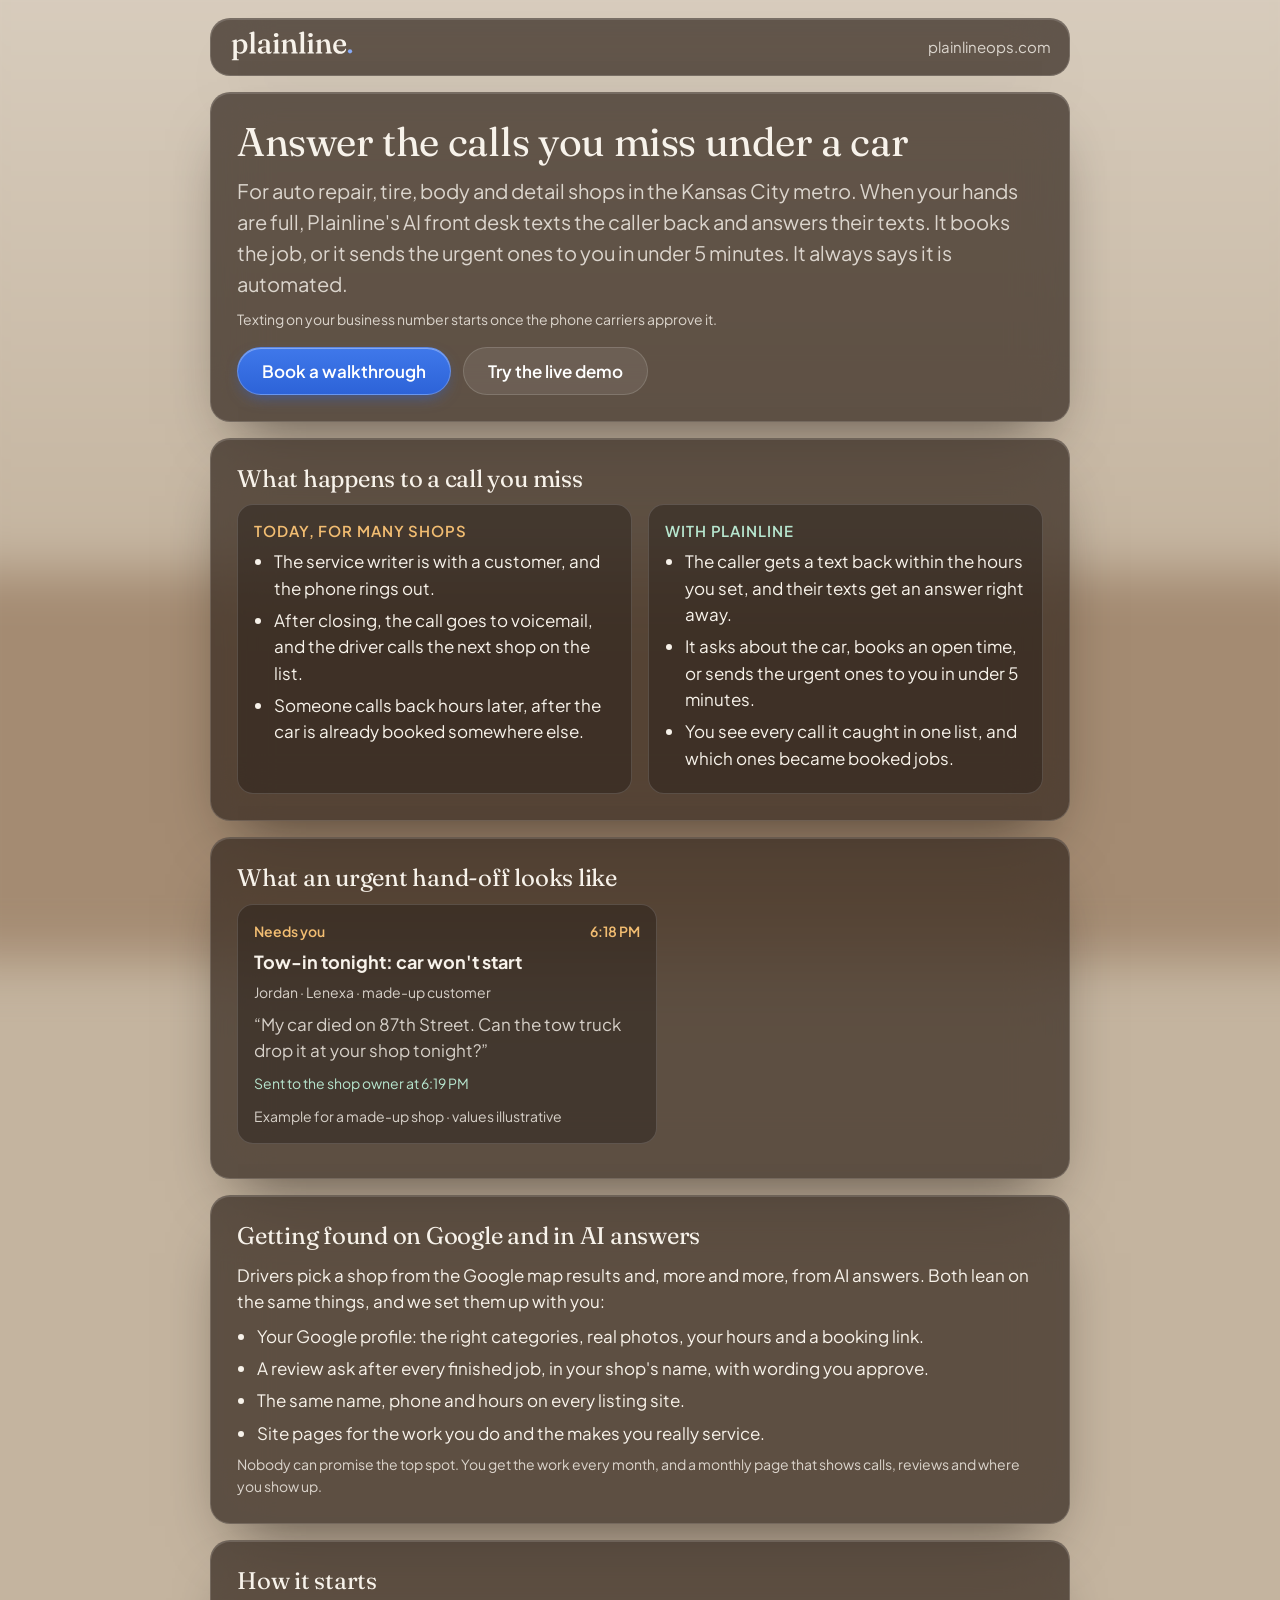
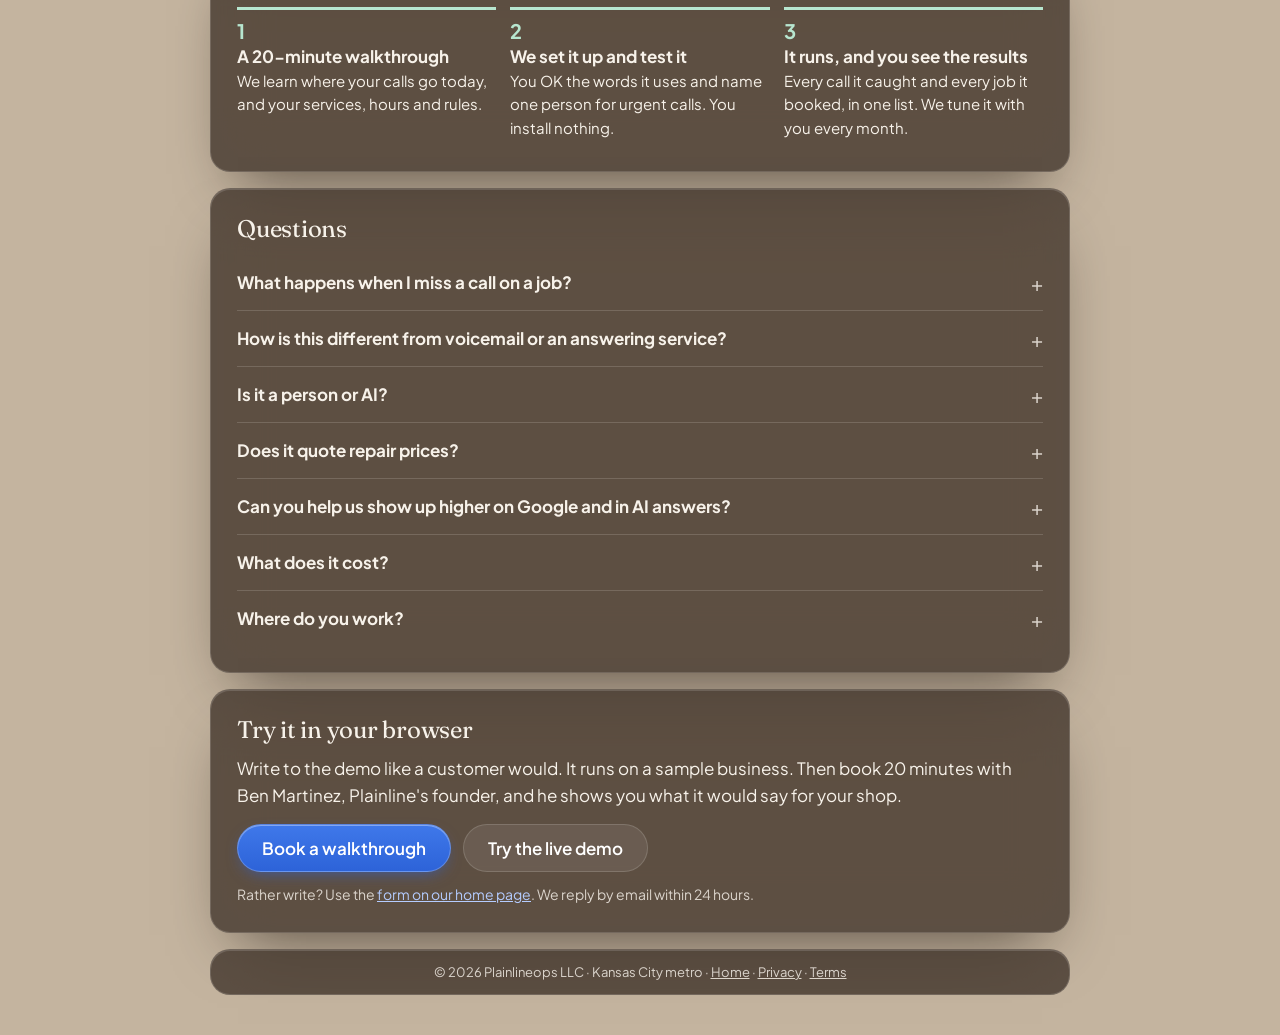
==== auto-repair.html @ 282cc20e "Auto shops landing page, with Getting found on Google and in AI answers plainlineops.com/auto-repair" ====
<!doctype html>
<html lang="en">
<head>
<meta charset="utf-8">
<meta name="viewport" content="width=device-width,initial-scale=1,viewport-fit=cover">
<meta name="theme-color" content="#c4b49f" media="(prefers-color-scheme: light)">
<meta name="theme-color" content="#3a3029" media="(prefers-color-scheme: dark)">
<meta name="description" content="A front desk for Kansas City auto repair, tire, body and detail shops: missed callers get a text back, jobs get booked, urgent calls reach you in under 5 minutes.">
<link rel="icon" href="/icons/favicon-32.png" sizes="32x32" type="image/png">
<link rel="icon" href="/icons/favicon.svg" type="image/svg+xml">
<link rel="apple-touch-icon" href="/icons/apple-touch-icon.png">
<title>Front desk for KC auto repair and body shops · Plainline</title>
<link rel="canonical" href="https://plainlineops.com/auto-repair">
<meta property="og:type" content="website">
<meta property="og:site_name" content="Plainline">
<meta property="og:url" content="https://plainlineops.com/auto-repair">
<meta property="og:title" content="Answer the calls you miss under a car · Plainline">
<meta property="og:description" content="For auto repair, tire, body and detail shops in the Kansas City metro: missed callers get a text back from an AI front desk that books the job or sends urgent ones to you in under 5 minutes.">
<meta property="og:image" content="https://plainlineops.com/og.png">
<meta property="og:image:alt" content="Plainline: Every customer answered. Every follow-up done.">
<meta name="twitter:card" content="summary_large_image">
<meta name="twitter:title" content="Answer the calls you miss under a car · Plainline">
<meta name="twitter:description" content="For auto repair, tire, body and detail shops in the Kansas City metro: missed callers get a text back from an AI front desk that books the job or sends urgent ones to you in under 5 minutes.">
<script defer src="/_vercel/insights/script.js"></script>
<script defer src="/consent.js"></script>
<link rel="stylesheet" href="/fonts/plainline.css">
<!-- The page for auto repair, tire, body and detail shops (Ben, Nov 13: "auto" is the next industry after HVAC and plumbing).
     Search and answer engines read it, and it is the landing page for any auto ad test. Same rules as hvac-plumbing.html:
     no price, rate or amount ever; the FAQ schema must match the Questions section word for word (tests/trade-pages.test.js).
     The "Getting found" words follow the client marketing playbook: never promise a rank. -->
<script type="application/ld+json">{"@context":"https://schema.org","@type":"Service","name":"AI front desk for auto repair, tire, body and detail shops","serviceType":"Call and text answering, booking and urgent hand-off for auto shops","url":"https://plainlineops.com/auto-repair","provider":{"@type":"Organization","name":"Plainline","url":"https://plainlineops.com/","founder":{"@type":"Person","name":"Ben Martinez","jobTitle":"Founder"}},"areaServed":{"@type":"Place","name":"Kansas City metropolitan area"},"audience":{"@type":"BusinessAudience","audienceType":"Auto repair, tire, body and detail shops"}}</script>
<script type="application/ld+json">{"@context":"https://schema.org","@type":"FAQPage","mainEntity":[
{"@type": "Question", "name": "What happens when I miss a call on a job?", "acceptedAnswer": {"@type": "Answer", "text": "The front desk texts the caller back within the hours you set, and it answers their texts right away. It asks about the car and what it needs, books an open time on your schedule, or sends the urgent ones to you in under 5 minutes. You see every call it caught in one list."}},
{"@type": "Question", "name": "How is this different from voicemail or an answering service?", "acceptedAnswer": {"@type": "Answer", "text": "Voicemail waits for a call back, and a message service only takes a note. The front desk answers right away from your own services, hours and rules. It books the job when it can, hands the rest to you, and shows you which calls became booked jobs."}},
{"@type": "Question", "name": "Is it a person or AI?", "acceptedAnswer": {"@type": "Answer", "text": "It is an AI front desk, and it always tells customers it is automated. Anything it can't answer, and anything urgent, goes to you or to the person you name."}},
{"@type": "Question", "name": "Does it quote repair prices?", "acceptedAnswer": {"@type": "Answer", "text": "Only if you want it to. You choose what it says about prices during setup. A common setup: it books an inspection and leaves the quote to your service writer."}},
{"@type": "Question", "name": "Can you help us show up higher on Google and in AI answers?", "acceptedAnswer": {"@type": "Answer", "text": "Yes. Getting found is part of the setup: your Google profile, a review ask after every finished job in your shop's name with wording you approve, matching listings, and site pages for the work and the makes you really service. Nobody can promise the top spot. You get the work every month and a monthly page of numbers."}},
{"@type": "Question", "name": "What does it cost?", "acceptedAnswer": {"@type": "Answer", "text": "Every shop gets a quote after the walkthrough and our research on the business. We don't publish prices."}},
{"@type": "Question", "name": "Where do you work?", "acceptedAnswer": {"@type": "Answer", "text": "Plainline is based in the Kansas City metro and works with auto repair, tire, body and detail shops here, on both the Kansas and Missouri sides."}}
]}</script>
<style>
:root{--g-room-top:#d9cebf;--g-room-mid:#c4b49f;--g-room-bottom:#a48b72;--g-glass:rgba(52,41,34,.72);--surface:rgba(18,14,12,.34);
  --g-ink:#f7f2ea;--g-ink-2:rgba(247,242,234,.82);--g-line:rgba(255,255,255,.15);--g-accent-ink:#b4ccff;--g-accent-hi:#3f78ea;--g-accent:#2d63d8;--g-success-ink:#b7e6cf;--g-warn-ink:#f2bd72;
  --blur:blur(28px) saturate(140%);--g-shadow:inset 0 1px 0 rgba(255,255,255,.14),0 30px 60px -28px rgba(20,12,6,.65);
  --f-display:"Fraunces",Georgia,"Times New Roman",serif;--f-body:"Plus Jakarta Sans","Segoe UI",system-ui,sans-serif}
@media (prefers-color-scheme:dark){:root{--g-room-top:#4a4038;--g-room-mid:#3a3029;--g-room-bottom:#3b2f26;--g-glass:rgba(22,18,16,.66);--surface:rgba(8,6,5,.4);color-scheme:dark}}
*{box-sizing:border-box}
body{margin:0;background:var(--g-room-mid);color:var(--g-ink);font-family:var(--f-body);font-size:17px;line-height:1.55;
  padding:18px max(16px,env(safe-area-inset-right,0px)) 40px max(16px,env(safe-area-inset-left,0px))}
.room{position:fixed;inset:-60px;z-index:-1;filter:blur(26px);pointer-events:none;background:linear-gradient(180deg,var(--g-room-top) 0%,var(--g-room-mid) 62%,var(--g-room-bottom) 62%,var(--g-room-bottom) 100%)}
main{max-width:860px;margin:0 auto}
a{color:var(--g-accent-ink)}
:focus-visible{outline:2px solid var(--g-accent-ink);outline-offset:2px}
h1,h2{font-family:var(--f-display);font-weight:400;letter-spacing:-.01em;line-height:1.15;margin:0}
header,section,footer{-webkit-backdrop-filter:var(--blur);backdrop-filter:var(--blur);background:var(--g-glass);border:1px solid var(--g-line);border-radius:20px;box-shadow:var(--g-shadow)}
header{display:flex;align-items:center;gap:12px;padding:8px 18px}
header img{display:block}
header a{margin-left:auto;font-size:15px;color:var(--g-ink-2);text-decoration:none}
section{margin-top:16px;padding:26px}
@media (max-width:640px){section{padding:20px 16px}}
h1{font-size:40px;margin-bottom:10px}
@media (max-width:640px){h1{font-size:32px}}
.lede{font-size:20px;color:var(--g-ink-2);margin:0}
h2{font-size:24px;margin-bottom:12px}
p{margin:0 0 8px}
ul{margin:0;padding-left:20px}
li{margin-bottom:6px}
.cols{display:grid;grid-template-columns:1fr 1fr;gap:16px}
@media (max-width:700px){.cols{grid-template-columns:1fr}}
.box{background:var(--surface);border:1px solid var(--g-line);border-radius:16px;padding:16px}
.box h3{font:600 15px var(--f-body);letter-spacing:.06em;text-transform:uppercase;color:var(--g-ink-2);margin:0 0 8px}
.box.now h3{color:var(--g-warn-ink)}.box.new h3{color:var(--g-success-ink)}
.card{max-width:420px;margin:4px 0 8px}
.card figcaption,.lede+.fine{margin-top:10px}
.sr{position:absolute;width:1px;height:1px;overflow:hidden;clip:rect(0 0 0 0);white-space:nowrap}
.card .top{display:flex;justify-content:space-between;font-size:14px;color:var(--g-warn-ink);font-weight:600}
.card b{display:block;font-size:18px;margin:6px 0 2px}
.card q{display:block;color:var(--g-ink-2);margin:6px 0}
.card .sent{font-size:14px;color:var(--g-success-ink)}
.fine{font-size:14px;color:var(--g-ink-2);margin:0}
.steps{counter-reset:s;list-style:none;padding:0;margin:0;display:grid;grid-template-columns:repeat(3,1fr);gap:14px}
@media (max-width:700px){.steps{grid-template-columns:1fr}}
.steps li{counter-increment:s;border-top:3px solid var(--g-success-ink);padding-top:8px;font-size:15px}
.steps li::before{content:counter(s);display:block;font:700 20px var(--f-body);color:var(--g-success-ink)}
.steps b{display:block;font-size:17px}
.faq details+details{border-top:1px solid var(--g-line)}
.faq summary{font-weight:700;min-height:44px;padding:12px 0;cursor:pointer;display:flex;align-items:center;gap:12px;list-style:none}
.faq summary::-webkit-details-marker{display:none}
.faq summary::after{content:"+";margin-left:auto;font-weight:400;font-size:20px;color:var(--g-ink-2)}
.faq details[open] summary::after{content:"\2212"}
.faq details p{margin:0 0 14px;color:var(--g-ink-2)}
.btn{display:inline-flex;align-items:center;justify-content:center;min-height:48px;padding:0 24px;border:1px solid rgba(255,255,255,.22);border-radius:999px;
  background:linear-gradient(180deg,var(--g-accent-hi),var(--g-accent));color:#fff;font:600 17px var(--f-body);text-decoration:none;
  box-shadow:inset 0 1px 0 rgba(255,255,255,.35),0 6px 16px -6px rgba(45,99,216,.7)}
.btn.ghost{background:rgba(255,255,255,.08);border-color:var(--g-line);box-shadow:none}
.cta{display:flex;gap:12px;flex-wrap:wrap;margin-top:16px}
footer{margin-top:16px;padding:12px 18px;font-size:13px;color:var(--g-ink-2);text-align:center}
footer a{color:var(--g-ink-2)}
</style>
</head>
<body>
<div class="room" aria-hidden="true"></div>
<main>
<header><img src="/icons/plainline-wordmark-dark.svg" alt="Plainline" width="125" height="40"><a href="/">plainlineops.com</a></header>

<section aria-labelledby="h1">
  <h1 id="h1">Answer the calls you miss under a car</h1>
  <p class="lede">For auto repair, tire, body and detail shops in the Kansas City metro. When your hands are full, Plainline's AI front desk texts the caller back and answers their texts. It books the job, or it sends the urgent ones to you in under 5 minutes. It always says it is automated.</p>
  <p class="fine">Texting on your business number starts once the phone carriers approve it.</p>
  <div class="cta"><a class="btn" href="https://calendar.app.google/hZbyd1vnBrK6uEwKA" target="_blank" rel="noopener">Book a walkthrough<span class="sr"> (opens in a new tab)</span></a><a class="btn ghost" href="/demo">Try the live demo</a></div>
</section>

<section aria-labelledby="h-miss">
  <h2 id="h-miss">What happens to a call you miss</h2>
  <div class="cols">
    <div class="box now"><h3>Today, for many shops</h3><ul>
      <li>The service writer is with a customer, and the phone rings out.</li>
      <li>After closing, the call goes to voicemail, and the driver calls the next shop on the list.</li>
      <li>Someone calls back hours later, after the car is already booked somewhere else.</li>
    </ul></div>
    <div class="box new"><h3>With Plainline</h3><ul>
      <li>The caller gets a text back within the hours you set, and their texts get an answer right away.</li>
      <li>It asks about the car, books an open time, or sends the urgent ones to you in under 5 minutes.</li>
      <li>You see every call it caught in one list, and which ones became booked jobs.</li>
    </ul></div>
  </div>
</section>

<section aria-labelledby="h-card">
  <h2 id="h-card">What an urgent hand-off looks like</h2>
  <figure class="box card">
    <div class="top"><span>Needs you</span><span>6:18 PM</span></div>
    <b>Tow-in tonight: car won't start</b>
    <span class="fine">Jordan · Lenexa · made-up customer</span>
    <q>My car died on 87th Street. Can the tow truck drop it at your shop tonight?</q>
    <span class="sent">Sent to the shop owner at 6:19 PM</span>
    <figcaption class="fine">Example for a made-up shop · values illustrative</figcaption>
  </figure>
</section>

<section aria-labelledby="h-found">
  <h2 id="h-found">Getting found on Google and in AI answers</h2>
  <p>Drivers pick a shop from the Google map results and, more and more, from AI answers. Both lean on the same things, and we set them up with you:</p>
  <ul>
    <li>Your Google profile: the right categories, real photos, your hours and a booking link.</li>
    <li>A review ask after every finished job, in your shop's name, with wording you approve.</li>
    <li>The same name, phone and hours on every listing site.</li>
    <li>Site pages for the work you do and the makes you really service.</li>
  </ul>
  <p class="fine" style="margin-top:8px">Nobody can promise the top spot. You get the work every month, and a monthly page that shows calls, reviews and where you show up.</p>
</section>

<section aria-labelledby="h-how">
  <h2 id="h-how">How it starts</h2>
  <ol class="steps">
    <li><b>A 20-minute walkthrough</b>We learn where your calls go today, and your services, hours and rules.</li>
    <li><b>We set it up and test it</b>You OK the words it uses and name one person for urgent calls. You install nothing.</li>
    <li><b>It runs, and you see the results</b>Every call it caught and every job it booked, in one list. We tune it with you every month.</li>
  </ol>
</section>

<section aria-labelledby="h-faq">
  <h2 id="h-faq">Questions</h2>
  <div class="faq">
    <details><summary>What happens when I miss a call on a job?</summary><p>The front desk texts the caller back within the hours you set, and it answers their texts right away. It asks about the car and what it needs, books an open time on your schedule, or sends the urgent ones to you in under 5 minutes. You see every call it caught in one list.</p></details>
    <details><summary>How is this different from voicemail or an answering service?</summary><p>Voicemail waits for a call back, and a message service only takes a note. The front desk answers right away from your own services, hours and rules. It books the job when it can, hands the rest to you, and shows you which calls became booked jobs.</p></details>
    <details><summary>Is it a person or AI?</summary><p>It is an AI front desk, and it always tells customers it is automated. Anything it can't answer, and anything urgent, goes to you or to the person you name.</p></details>
    <details><summary>Does it quote repair prices?</summary><p>Only if you want it to. You choose what it says about prices during setup. A common setup: it books an inspection and leaves the quote to your service writer.</p></details>
    <details><summary>Can you help us show up higher on Google and in AI answers?</summary><p>Yes. Getting found is part of the setup: your Google profile, a review ask after every finished job in your shop's name with wording you approve, matching listings, and site pages for the work and the makes you really service. Nobody can promise the top spot. You get the work every month and a monthly page of numbers.</p></details>
    <details><summary>What does it cost?</summary><p>Every shop gets a quote after the walkthrough and our research on the business. We don't publish prices.</p></details>
    <details><summary>Where do you work?</summary><p>Plainline is based in the Kansas City metro and works with auto repair, tire, body and detail shops here, on both the Kansas and Missouri sides.</p></details>
  </div>
</section>

<section aria-labelledby="h-go">
  <h2 id="h-go">Try it in your browser</h2>
  <p>Write to the demo like a customer would. It runs on a sample business. Then book 20 minutes with Ben Martinez, Plainline's founder, and he shows you what it would say for your shop.</p>
  <div class="cta"><a class="btn" href="https://calendar.app.google/hZbyd1vnBrK6uEwKA" target="_blank" rel="noopener">Book a walkthrough<span class="sr"> (opens in a new tab)</span></a><a class="btn ghost" href="/demo">Try the live demo</a></div>
  <p class="fine" style="margin-top:12px">Rather write? Use the <a href="/#contact">form on our home page</a>. We reply by email within 24 hours.</p>
</section>

<footer>© 2026 Plainlineops LLC · Kansas City metro · <a href="/">Home</a> · <a href="/privacy">Privacy</a> · <a href="/terms">Terms</a></footer>
</main>
</body>
</html>
---- fonts/plainline.css ----
@font-face {
  font-family: 'Fraunces';
  font-style: normal;
  font-weight: 400;
  font-display: swap;
  src: url(fraunces-8f90dc37.woff2) format('woff2');
  unicode-range: U+0000-00FF, U+0131, U+0152-0153, U+02BB-02BC, U+02C6, U+02DA, U+02DC, U+0304, U+0308, U+0329, U+2000-206F, U+20AC, U+2122, U+2191, U+2193, U+2212, U+2215, U+FEFF, U+FFFD;
}
@font-face {
  font-family: 'Fraunces';
  font-style: normal;
  font-weight: 500;
  font-display: swap;
  src: url(fraunces-8f90dc37.woff2) format('woff2');
  unicode-range: U+0000-00FF, U+0131, U+0152-0153, U+02BB-02BC, U+02C6, U+02DA, U+02DC, U+0304, U+0308, U+0329, U+2000-206F, U+20AC, U+2122, U+2191, U+2193, U+2212, U+2215, U+FEFF, U+FFFD;
}
@font-face {
  font-family: 'Fraunces';
  font-style: normal;
  font-weight: 600;
  font-display: swap;
  src: url(fraunces-8f90dc37.woff2) format('woff2');
  unicode-range: U+0000-00FF, U+0131, U+0152-0153, U+02BB-02BC, U+02C6, U+02DA, U+02DC, U+0304, U+0308, U+0329, U+2000-206F, U+20AC, U+2122, U+2191, U+2193, U+2212, U+2215, U+FEFF, U+FFFD;
}
@font-face {
  font-family: 'IBM Plex Mono';
  font-style: normal;
  font-weight: 400;
  font-display: swap;
  src: url(ibm-plex-mono-e2661bcc.woff2) format('woff2');
  unicode-range: U+0000-00FF, U+0131, U+0152-0153, U+02BB-02BC, U+02C6, U+02DA, U+02DC, U+0304, U+0308, U+0329, U+2000-206F, U+20AC, U+2122, U+2191, U+2193, U+2212, U+2215, U+FEFF, U+FFFD;
}
@font-face {
  font-family: 'IBM Plex Mono';
  font-style: normal;
  font-weight: 500;
  font-display: swap;
  src: url(ibm-plex-mono-0bc96cd0.woff2) format('woff2');
  unicode-range: U+0000-00FF, U+0131, U+0152-0153, U+02BB-02BC, U+02C6, U+02DA, U+02DC, U+0304, U+0308, U+0329, U+2000-206F, U+20AC, U+2122, U+2191, U+2193, U+2212, U+2215, U+FEFF, U+FFFD;
}
@font-face {
  font-family: 'Plus Jakarta Sans';
  font-style: normal;
  font-weight: 400;
  font-display: swap;
  src: url(plus-jakarta-sans-d4d84dd1.woff2) format('woff2');
  unicode-range: U+0000-00FF, U+0131, U+0152-0153, U+02BB-02BC, U+02C6, U+02DA, U+02DC, U+0304, U+0308, U+0329, U+2000-206F, U+20AC, U+2122, U+2191, U+2193, U+2212, U+2215, U+FEFF, U+FFFD;
}
@font-face {
  font-family: 'Plus Jakarta Sans';
  font-style: normal;
  font-weight: 500;
  font-display: swap;
  src: url(plus-jakarta-sans-d4d84dd1.woff2) format('woff2');
  unicode-range: U+0000-00FF, U+0131, U+0152-0153, U+02BB-02BC, U+02C6, U+02DA, U+02DC, U+0304, U+0308, U+0329, U+2000-206F, U+20AC, U+2122, U+2191, U+2193, U+2212, U+2215, U+FEFF, U+FFFD;
}
@font-face {
  font-family: 'Plus Jakarta Sans';
  font-style: normal;
  font-weight: 600;
  font-display: swap;
  src: url(plus-jakarta-sans-d4d84dd1.woff2) format('woff2');
  unicode-range: U+0000-00FF, U+0131, U+0152-0153, U+02BB-02BC, U+02C6, U+02DA, U+02DC, U+0304, U+0308, U+0329, U+2000-206F, U+20AC, U+2122, U+2191, U+2193, U+2212, U+2215, U+FEFF, U+FFFD;
}
@font-face {
  font-family: 'Plus Jakarta Sans';
  font-style: normal;
  font-weight: 700;
  font-display: swap;
  src: url(plus-jakarta-sans-d4d84dd1.woff2) format('woff2');
  unicode-range: U+0000-00FF, U+0131, U+0152-0153, U+02BB-02BC, U+02C6, U+02DA, U+02DC, U+0304, U+0308, U+0329, U+2000-206F, U+20AC, U+2122, U+2191, U+2193, U+2212, U+2215, U+FEFF, U+FFFD;
}
@font-face {
  font-family: 'Plus Jakarta Sans';
  font-style: normal;
  font-weight: 800;
  font-display: swap;
  src: url(plus-jakarta-sans-d4d84dd1.woff2) format('woff2');
  unicode-range: U+0000-00FF, U+0131, U+0152-0153, U+02BB-02BC, U+02C6, U+02DA, U+02DC, U+0304, U+0308, U+0329, U+2000-206F, U+20AC, U+2122, U+2191, U+2193, U+2212, U+2215, U+FEFF, U+FFFD;
}
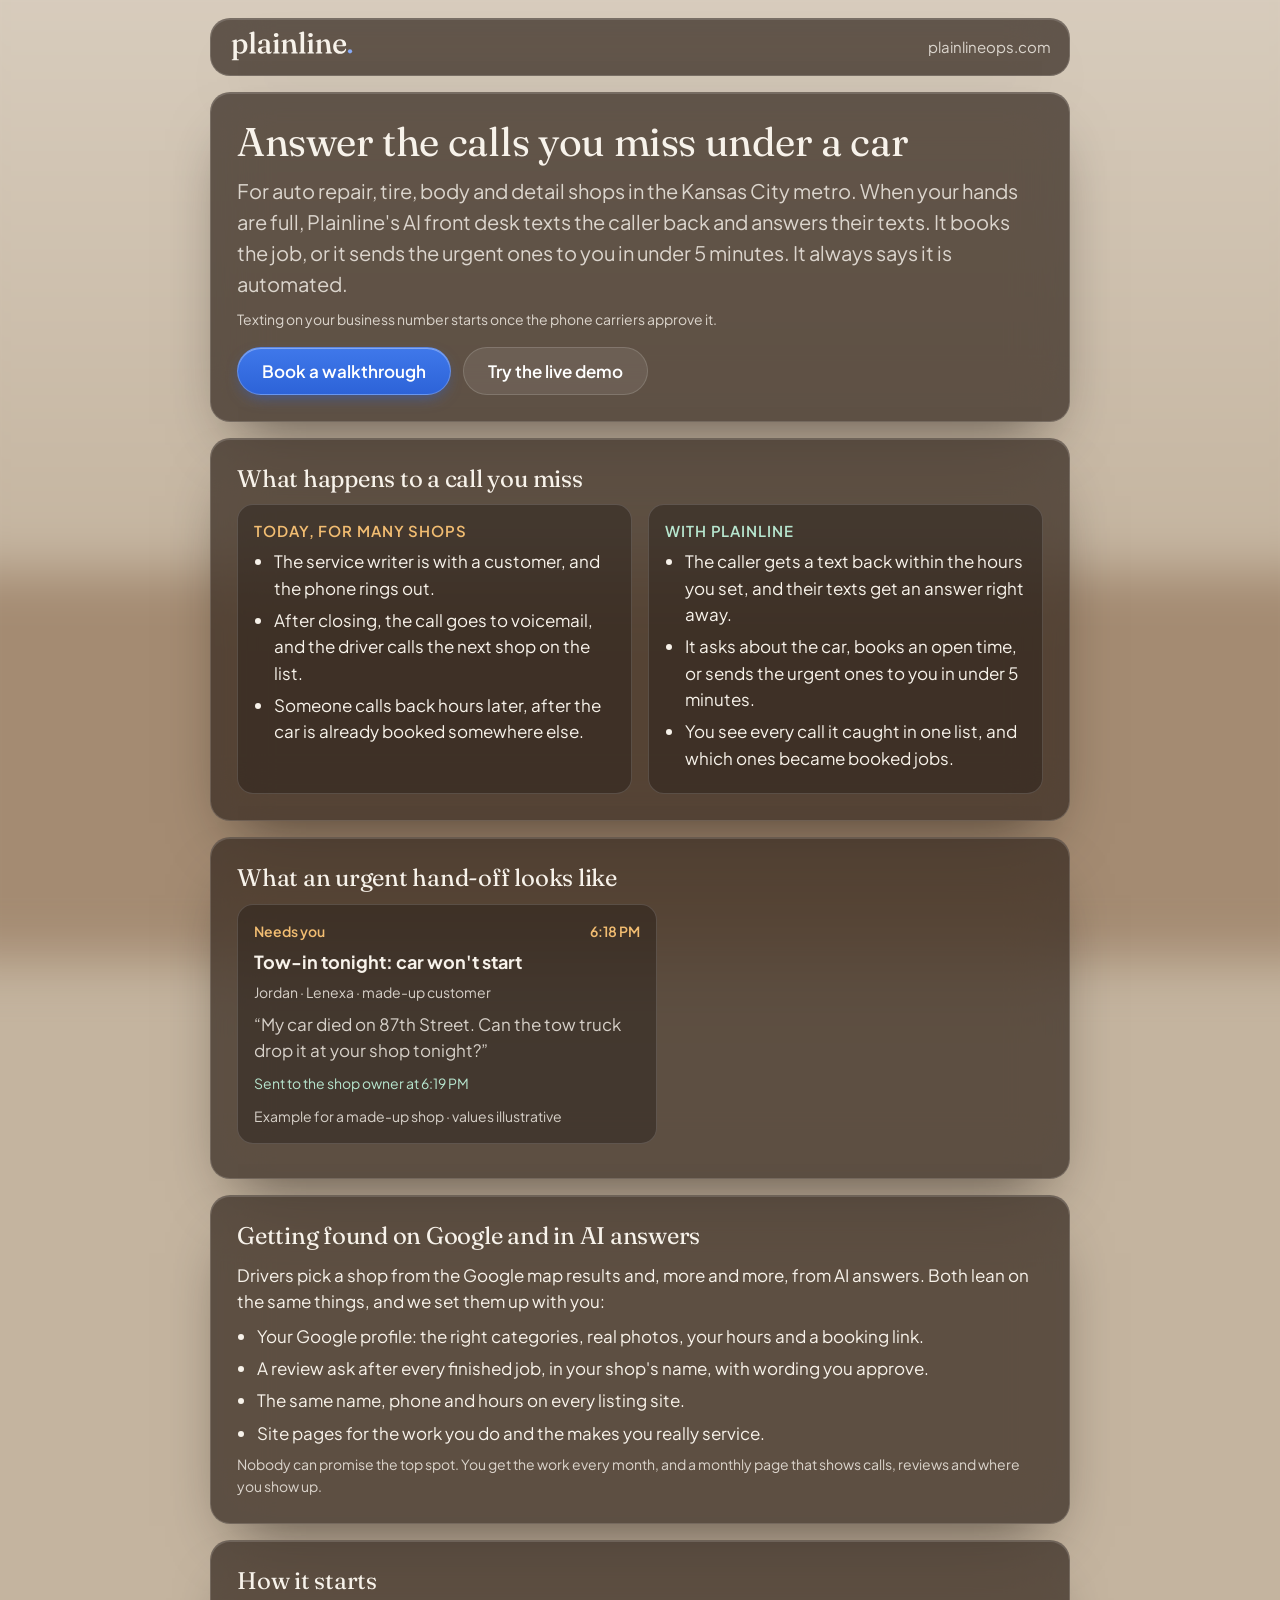
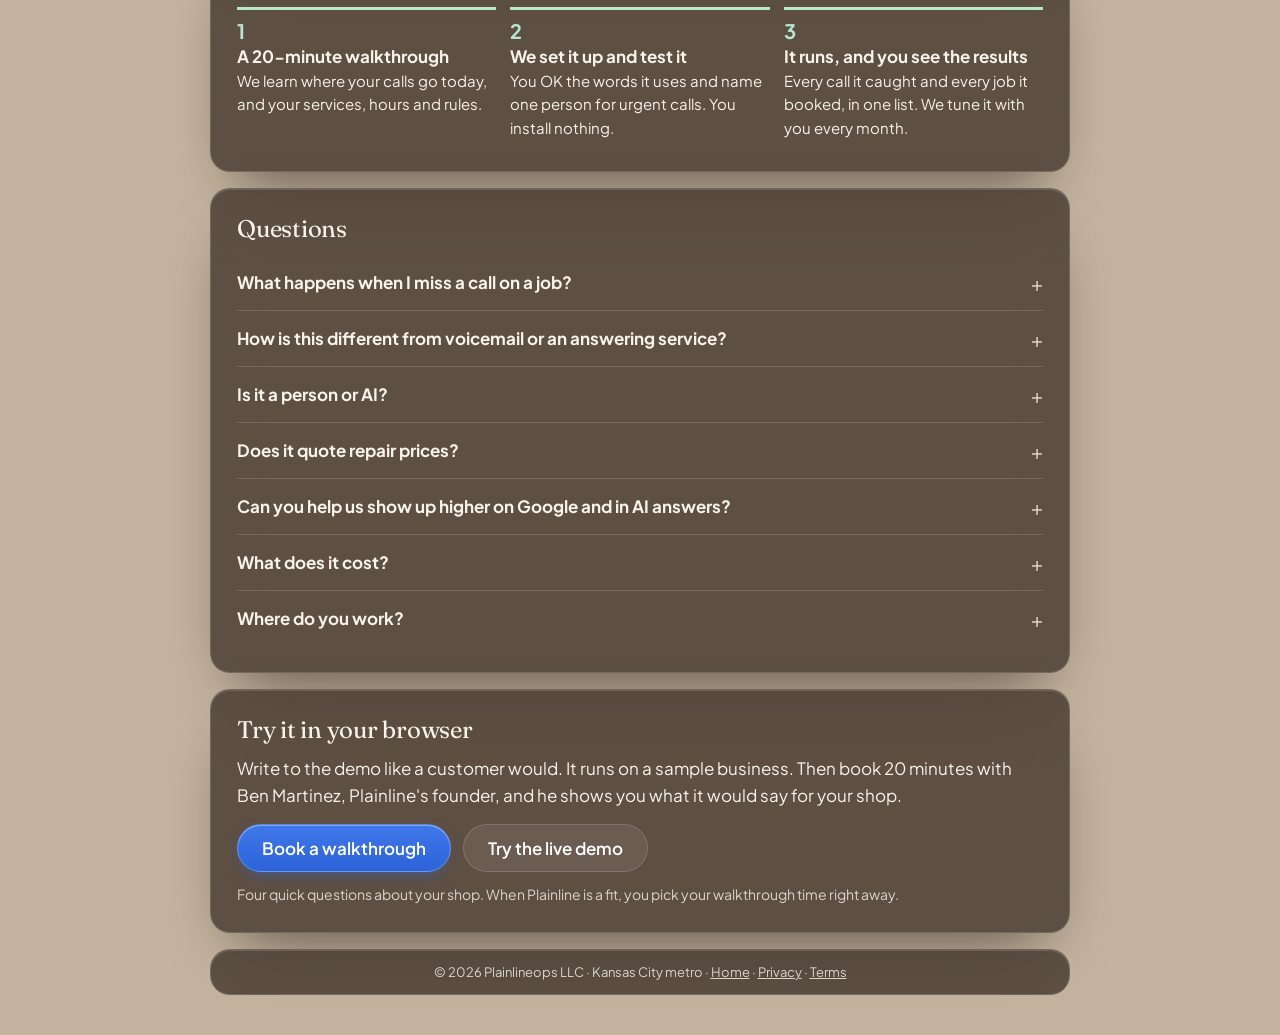
==== commit ded965e1: "Website: qualify every walkthrough request before Ben sees it Ben, Nov 13: "force people who want th" ====
--- a/auto-repair.html
+++ b/auto-repair.html
@@ -107,7 +107,7 @@
   <h1 id="h1">Answer the calls you miss under a car</h1>
   <p class="lede">For auto repair, tire, body and detail shops in the Kansas City metro. When your hands are full, Plainline's AI front desk texts the caller back and answers their texts. It books the job, or it sends the urgent ones to you in under 5 minutes. It always says it is automated.</p>
   <p class="fine">Texting on your business number starts once the phone carriers approve it.</p>
-  <div class="cta"><a class="btn" href="https://calendar.app.google/hZbyd1vnBrK6uEwKA" target="_blank" rel="noopener">Book a walkthrough<span class="sr"> (opens in a new tab)</span></a><a class="btn ghost" href="/demo">Try the live demo</a></div>
+  <div class="cta"><a class="btn" href="/#contact">Book a walkthrough</a><a class="btn ghost" href="/demo">Try the live demo</a></div>
 </section>
 
 <section aria-labelledby="h-miss">
@@ -175,11 +175,13 @@
 <section aria-labelledby="h-go">
   <h2 id="h-go">Try it in your browser</h2>
   <p>Write to the demo like a customer would. It runs on a sample business. Then book 20 minutes with Ben Martinez, Plainline's founder, and he shows you what it would say for your shop.</p>
-  <div class="cta"><a class="btn" href="https://calendar.app.google/hZbyd1vnBrK6uEwKA" target="_blank" rel="noopener">Book a walkthrough<span class="sr"> (opens in a new tab)</span></a><a class="btn ghost" href="/demo">Try the live demo</a></div>
-  <p class="fine" style="margin-top:12px">Rather write? Use the <a href="/#contact">form on our home page</a>. We reply by email within 24 hours.</p>
+  <div class="cta"><a class="btn" href="/#contact">Book a walkthrough</a><a class="btn ghost" href="/demo">Try the live demo</a></div>
+  <p class="fine" style="margin-top:12px">Four quick questions about your shop. When Plainline is a fit, you pick your walkthrough time right away.</p>
 </section>
 
 <footer>© 2026 Plainlineops LLC · Kansas City metro · <a href="/">Home</a> · <a href="/privacy">Privacy</a> · <a href="/terms">Terms</a></footer>
 </main>
+<script>/* The ad tags ride along to the walkthrough form, so a request still counts for its campaign (index.html leadSource). */
+for (const a of document.querySelectorAll('a[href="/#contact"]')) a.search = location.search;</script>
 </body>
 </html>
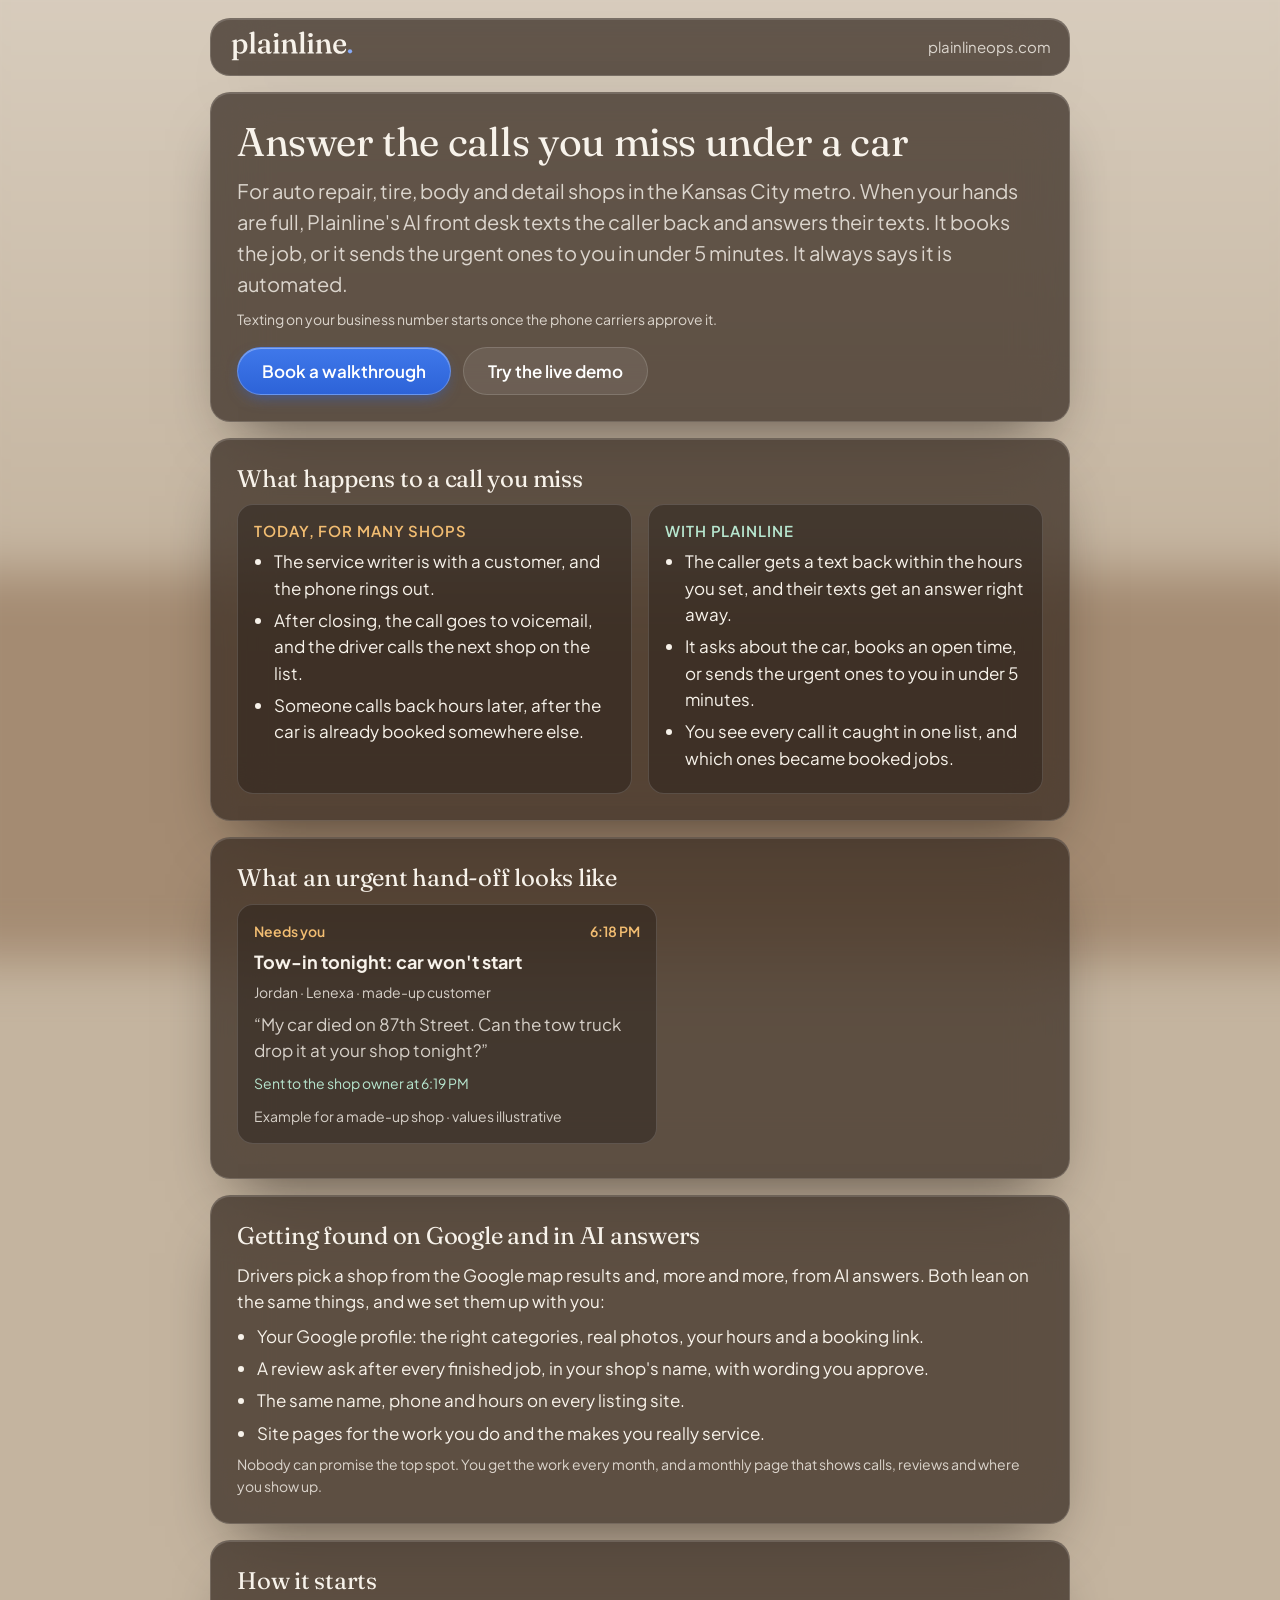
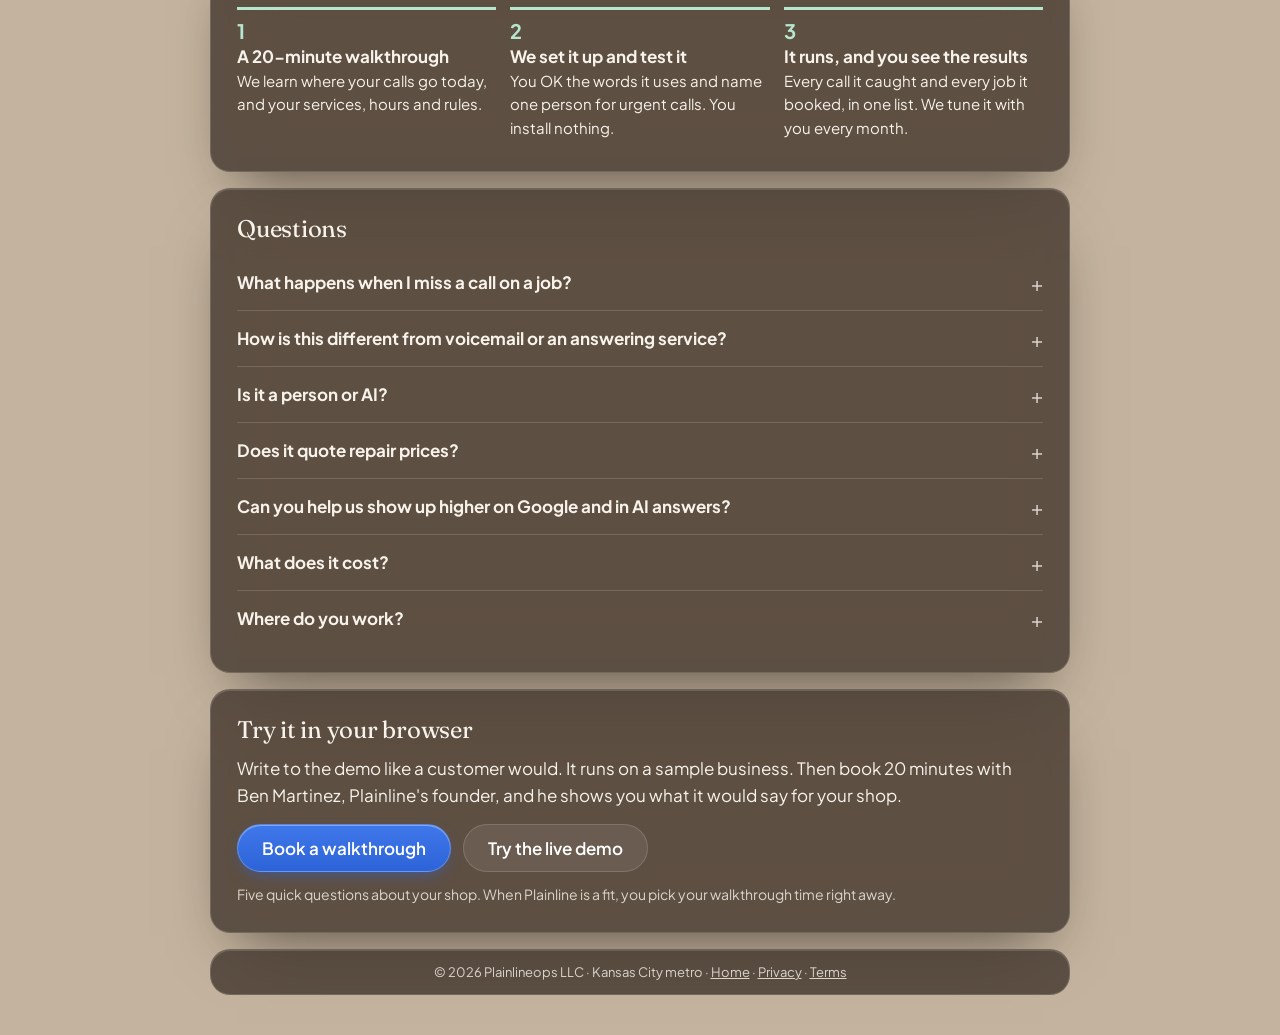
==== commit 8c04f512: "Qualifier: Ben's answers 2a, 4a, 5a, 6b, 7a, 10c; seller page made public-safe - One-person business" ====
--- a/auto-repair.html
+++ b/auto-repair.html
@@ -176,7 +176,7 @@
   <h2 id="h-go">Try it in your browser</h2>
   <p>Write to the demo like a customer would. It runs on a sample business. Then book 20 minutes with Ben Martinez, Plainline's founder, and he shows you what it would say for your shop.</p>
   <div class="cta"><a class="btn" href="/#contact">Book a walkthrough</a><a class="btn ghost" href="/demo">Try the live demo</a></div>
-  <p class="fine" style="margin-top:12px">Four quick questions about your shop. When Plainline is a fit, you pick your walkthrough time right away.</p>
+  <p class="fine" style="margin-top:12px">Five quick questions about your shop. When Plainline is a fit, you pick your walkthrough time right away.</p>
 </section>
 
 <footer>© 2026 Plainlineops LLC · Kansas City metro · <a href="/">Home</a> · <a href="/privacy">Privacy</a> · <a href="/terms">Terms</a></footer>
